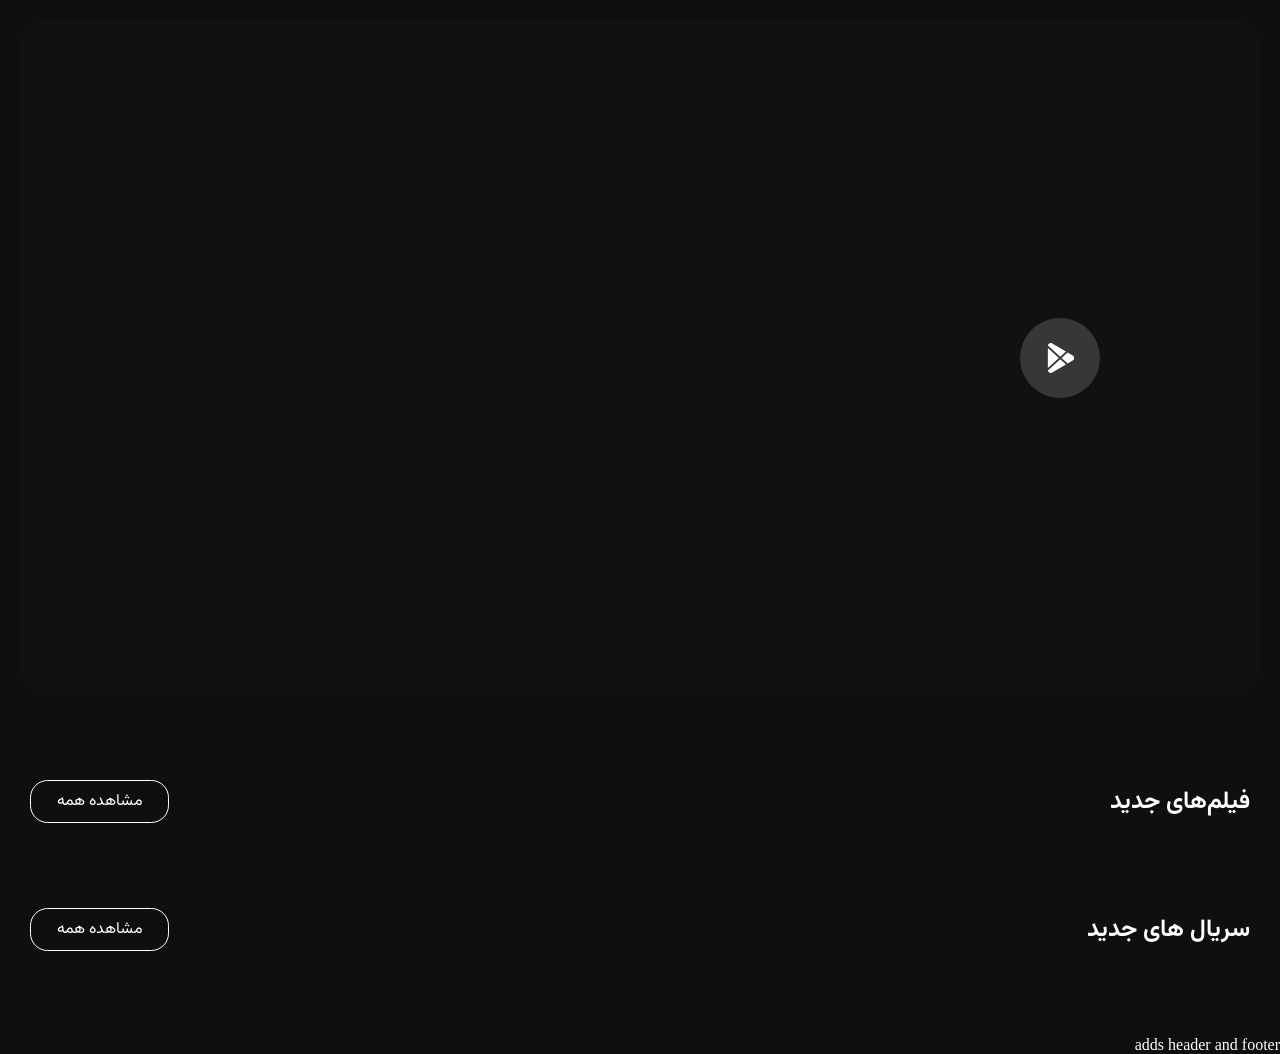
==== index.html @ 61ea47dd "fixing links" ====
<!DOCTYPE html>
<html lang="fa" dir="rtl">
<head>
<meta charset="UTF-8">
<title>Seenema</title>
<meta name="viewport" content="width=device-width, initial-scale=1">

<link rel="stylesheet" href="https://cdn.jsdelivr.net/npm/bootstrap-icons@1.11.3/font/bootstrap-icons.css">
<link href="https://fonts.googleapis.com/css2?family=Vazirmatn:wght@300;400;500&display=swap" rel="stylesheet">
<link href="https://cdn.jsdelivr.net/npm/@splidejs/splide@4.1.4/dist/css/splide.min.css" rel="stylesheet">
<link rel="stylesheet" href="Css/index.css">
<link rel="stylesheet" href="Css/header.css">
<link rel="stylesheet" href="Css/footer.css">

</head>
<body>

<!-- HEADER -->
<div id="header-container"></div>

<!-- Featured Title -->
<section class="featured-section">

    <div class="featured-poster" id="featuredPoster">

        <div class="featured-overlay">

            <button id="featuredPlayBtn"></button>
            <svg id="featuredPlayButton" xmlns="http://www.w3.org/2000/svg" width="30" height="30" fill="currentColor" class="bi bi-google-play" viewBox="0 0 16 16"><path d="M14.222 9.374c1.037-.61 1.037-2.137 0-2.748L11.528 5.04 8.32 8l3.207 2.96zm-3.595 2.116L7.583 8.68 1.03 14.73c.201 1.029 1.36 1.61 2.303 1.055zM1 13.396V2.603L6.846 8zM1.03 1.27l6.553 6.05 3.044-2.81L3.333.215C2.39-.341 1.231.24 1.03 1.27"/></svg>
        </div>

            <h1 id="featuredTitle"></h1>

        <div class="featured-content">

            <div class="featured-slider" id="featuredSlider"></div>

        </div>

    </div>

</section>

<!-- MOVIES -->
<section class="content-row">

    <div class="section-header">
        <h2>فیلم‌های جدید</h2>
        <a href="components/list.html?type=movie">مشاهده همه</a>
    </div>

    <div class="splide" id="newMoviesSplide">

        <div class="splide__track">

            <ul class="splide__list" id="newMoviesSlider">
            </ul>

        </div>

    </div>

</section>

<section class="content-row">

    <div class="section-header">
        <h2>سریال های جدید</h2>
        <a href="components/list.html?type=series">مشاهده همه</a>
    </div>

    <div class="splide" id="newSeriesSplide">

        <div class="splide__track">

            <ul class="splide__list" id="newSeriesSlider">
            </ul>

        </div>

    </div>

</section>

<!-- SEARCH -->
<div class="search-box" id="searchBox">
  <input type="text" id="searchInput" placeholder="جستجو..." />
  <div class="search-results" id="searchResults"></div>
</div>

<!-- Footer -->
<div id="footer-container"></div>

<script src="https://cdn.jsdelivr.net/npm/@splidejs/splide@4.1.4/dist/js/splide.min.js"></script>
<script src="Js/auth.js"></script>
<script src="Js/api.js"></script>
<script src="Js/movieLists.js"></script>
<script src="Js/index.js"></script>
<script src="Js/featured.js"></script>
<script src="Js/components.js"></script> adds header and footer

</body>
</html>
---- Css/index.css ----
body{
  margin:0;
  font-family:tahoma;
  background:#111;
  color:#fff;
}

/* HEADER */
*{
  box-sizing: border-box;
  font-family: "Vazirmatn", sans-serif;
}

body {
  margin: 0;
  background: #0f0f0f;
  min-height: 100vh;
  color: white;
}

/* Timer... */
input {
  width: 100%;
  margin: 20px 0;
  padding: 12px;
  border-radius: 10px;
  border: none;
  background: rgba(255, 255, 255, 0.1);
  color: white;
  text-align: center;
}
.timer {
  font-size: 13px;
  color: #bbb;
  margin: 10px 0;
}

.resend-btn {
  background: none;
  border: none;
  color: #ff4d8d;
  cursor: not-allowed;
  font-size: 14px;
  margin-top: 5px;
}

.resend-btn.active {
  cursor: pointer;
  color: #ff0059;
}
input::placeholder {
  color: #bbb;
}

.submit-btn {
  width: 100%;
  padding: 12px;
  border-radius: 10px;
  border: none;
  background: linear-gradient(135deg, #ff0059, #ff4d8d);
  color: white;
  font-size: 15px;
  cursor: pointer;
}

.back {
  margin-top: 12px;
  font-size: 13px;
  color: #ccc;
  cursor: pointer;
}

/* MOVIES GRID */
.movies{
  display:grid;
  grid-template-columns:repeat(auto-fill,minmax(180px,1fr));
  gap:20px;
  padding:30px;
}
.new-movie{
  border:2px solid #e50914;
}

.movie{
  height:260px;
  background-size:cover;
  background-position:center;
  border-radius:15px;
  cursor:pointer;
  display:flex;
  align-items:flex-end;
  padding:12px;
  font-size:14px;
  position:relative;
}

.movie::after{
  content:"";
  position:absolute;
  inset:0;
  background:linear-gradient(to top,rgba(0,0,0,.7),transparent);
  border-radius:15px;
}

.movie span{
  position:relative;
  z-index:2;
  font-weight:bold;
}

/* SEARCH */
.search-box{
  position:fixed;
  inset:0;
  background:rgba(0,0,0,.95);
  padding:20px;
  display:none;
  z-index:200;
}

.search-box input{
  width:100%;
  padding:12px;
  font-size:16px;
  border:none;
  border-radius:8px;
}

.search-results{
  margin-top:15px;
  max-height:300px;
  overflow:auto;
}

.search-item{
  padding:10px;
  border-bottom:1px solid #222;
  cursor:pointer;
}
.search-item:hover{background:#e50914}

/* Featured */
.featured-poster::before{
    content:"";
    position:absolute;
    inset:0;
    background-size: cover;
    background-position: center;
    filter: blur(0px);
    transform: scale(1.02);
}

.featured-poster{
    width:100%;
    height:75vh;
    border-radius:24px;
    position:relative;
    overflow:hidden;
    background: #111;
}

.featured-overlay{
    position:absolute;
    inset:0;

    display:flex;
    align-items:center;

    margin-right: 10rem;
}

#featuredPlayBtn{

    width:80px;
    height:80px;

    display:flex;
    justify-content:center;
    align-items:center;

    border:none;
    border-radius:50%;

    background: white;

    color:white;

    cursor:pointer;

    pointer-events:auto;

    opacity: 0.16;
}

#featuredPlayButton{
  margin-right: -3.5rem;
}

.featured-item{

    width:110px;
    height:160px;

    flex-shrink:0;

    border-radius:12px;

    background-size:cover;
    background-position:center;

    cursor:pointer;

    transition:.25s;
}

.featured-content{
    position:absolute;
    bottom:25px;
    /* right:25px; */
    left:25px;
    z-index:3;
}

#featuredTitle{
    text-align: left;
    margin: 8rem 0 20px 2rem;
    font-size:2rem;
    font-weight:700;
    text-shadow:0 4px 20px rgba(0,0,0,.8);
}

.featured-slider{
    display:flex;
    justify-content: center;
    margin-top:25px;
    /* overflow-x:auto; */
    scrollbar-width:none;
    gap:15px;
}

.featured-slider::-webkit-scrollbar{
    display:none;
}

.featured-item{

    width:130px;
    height:190px;

    flex-shrink:0;

    border-radius:14px;

    background-size:cover;
    background-position:center;

    cursor:pointer;

    transition:.25s;
}

.featured-item.active{

    border:3px solid white;

    transform:translateY(-6px);

    box-shadow:
        0 0 20px rgba(229,9,20,.4);
}

.featured-section{
    padding:20px;
}

/* Movies */
.content-row{
    margin: 65px 0;
}

.section-header{
    display:flex;
    justify-content:space-between;
    align-items:center;

    padding:0 30px;
    margin-bottom:20px;
}

.section-header h2{
    margin:0;
    font-size:1.5rem;
}

.section-header a{
    color: white;
    text-decoration: none;
    border: 0.08rem solid white;
    padding: 0.5rem 1.6rem;
    border-radius: 1.1rem;
}

.movie-slider{

    display:flex;

    gap:16px;

    overflow-x:auto;

    padding:0 30px 10px;

    scroll-behavior:smooth;

    scrollbar-width:none;
}

.movie-slider::-webkit-scrollbar{
    display:none;
}

.slider-card{

    width:200px;

    flex-shrink:0;

    cursor:pointer;

    transition:.25s;
}

.slider-card:hover{
    transform:translateY(-6px);
}

.slider-poster{

    width:95%;
    height:300px;

    border-radius:16px;

    background-size:cover;
    background-position:center;
}

.slider-title{

    margin-top:10px;

    font-size:.95rem;

    text-align:center;
}

@media (max-width:768px){

    .slider-card{

        width:140px;
    }

    .slider-poster{

        height:210px;
    }

    .section-header{

        padding:0 15px;
    }

    .movie-slider{

        padding:0 15px 10px;
    }

}
---- Css/header.css ----
.main-header{
    position:fixed;
    top:0;
    right:0;
    left:0;

    height:80px;

    display:flex;
    justify-content:space-between;
    align-items:center;

    padding:0 40px;

    /* background:
    linear-gradient(
        to bottom,
        rgba(0,0,0,.9),
        rgba(0,0,0,.55)
    ); */

    backdrop-filter:blur(18px);

    z-index:9999;
}

.header-right{
    display:flex;
    align-items:center;
    gap:50px;

    min-width: 0;
}

.logo{
    color:#fff;
    text-decoration:none;

    font-size:30px;
    font-weight:800;

    letter-spacing:3px;

    white-space:nowrap;
    flex-shrink:1;
}

.nav-menu{
    display:flex;
    align-items:center;
    gap:30px;
}

.nav-menu a{
    text-decoration:none;

    color:#bdbdbd;

    font-size:15px;
    font-weight:500;

    transition:.25s;
}

.nav-menu a:hover,
.nav-menu a.active{
    color:#fff;
}

.header-left{
    display:flex;
    align-items:center;
    gap:12px;

    flex-shrink: 0;
}

.header-btn{
    width:46px;
    height:46px;

    border:none;
    border-radius:14px;

    background:rgba(255,255,255,.08);

    color:white;

    cursor:pointer;

    transition:.25s;
}

.header-btn:hover{
    background:rgba(255,255,255,.15);
}

.header-btn i{
    font-size:18px;
}

.login-btn{
    height:46px;

    border:none;

    padding:0 18px;

    border-radius:14px;

    background:#e50914;

    color:white;

    display:flex;
    align-items:center;
    gap:10px;

    cursor:pointer;

    font-weight:600;

    transition:.25s;
}

.login-btn:hover{
    transform:translateY(-2px);
}

.login-btn i{
    font-size:18px;
}

.profile-menu{

    position:relative;

}

#profileBtn{

    background:none;
    border:none;

    cursor:pointer;

    font-size:1.6rem;
    color:white;

}

.profile-dropdown{

    position:absolute;

    top:100%;
    left:0;

    min-width:180px;

    background:#111;

    border-radius:12px;

    overflow:hidden;

    display:none;

    z-index:9999;

    box-shadow:
        0 10px 25px rgba(0,0,0,.4);

}

.profile-dropdown.show{

    display:block;

}

.profile-dropdown a,
.profile-dropdown button{

    width:100%;

    display:block;

    padding:12px 16px;

    text-align:right;

    background:none;

    border:none;

    color:white;

    cursor:pointer;

    text-decoration:none;

}

.profile-dropdown a:hover,
.profile-dropdown button:hover{

    background:#222;

}

/* Tablet */

@media (max-width: 992px){

    .main-header{
        padding:0 20px;
    }

    .logo{
        font-size:24px;
        letter-spacing:2px;
    }

    .nav-menu{
        gap:18px;
    }

    .nav-menu a{
        font-size:14px;
    }

}

/* Mobile */

@media (max-width: 768px){

    .main-header{
        height:70px;
        padding:0 12px;
    }

    .nav-menu{
        display:none;
    }

    .logo{
        font-size:20px;
        letter-spacing:1px;
    }

    .header-left{
        gap:8px;
    }

    .header-btn{
        width:40px;
        height:40px;
    }

    .login-btn{
        width:40px;
        height:40px;

        padding:0;

        justify-content:center;
    }

    .login-btn span{
        display:none;
    }

}

/* Smaller Moblie Screens */

@media (max-width: 420px){

    .logo{
        font-size:17px;
    }

    .header-btn{
        width:36px;
        height:36px;
    }

    .header-btn i,
    .login-btn i{
        font-size:16px;
    }

}
---- Css/footer.css ----
/* ===========================
   FOOTER
=========================== */

.main_footer{
    width:100%;
    margin-top:80px;
}

/* ===========================
   DESKTOP FOOTER
=========================== */

.default_footer{
    display:flex;
    gap:20px;

    padding:30px;

    background:#0b0b0b;

    border-top:1px solid rgba(255,255,255,.08);
}

.find_us{
    flex:1;

    height:120px;

    display:flex;
    justify-content:center;
    align-items:center;
    gap:15px;

    border-radius:18px;

    cursor:pointer;

    transition:.3s;
}

.find_us p{
    margin:0;
    font-size:18px;
    font-weight:500;
}

.find_us i{
    font-size:32px;
}

/* Telegram */

#telegram{
    background:linear-gradient(
        135deg,
        #0088cc,
        #006699
    );
}

#telegram:hover{
    transform:translateY(-4px);
}

/* Instagram */

#instagram{
    background:linear-gradient(
        135deg,
        #833ab4,
        #fd1d1d,
        #fcb045
    );
}

#instagram:hover{
    transform:translateY(-4px);
}

/* ===========================
   MOBILE FOOTER
=========================== */

.mobile_footer{
    display:none;
}

/* ===========================
   MOBILE
=========================== */

@media (max-width:768px){

    .default_footer{
        padding:15px;
        flex-direction:column;
    }

    .find_us{
        width:100%;
        min-height:80px;
    }

    .find_us p{
        font-size:15px;
    }

    .find_us i{
        font-size:24px;
    }

    /* fixed bottom navigation */

    .mobile_footer{

        display:flex;

        position:fixed;

        bottom:0;
        right:0;
        left:0;

        height:65px;

        background:rgba(11,11,11,.95);

        backdrop-filter:blur(16px);

        border-top:1px solid rgba(255,255,255,.08);

        z-index:9999;
    }

    .footer_icon{

        flex:1;

        display:flex;

        flex-direction:column;

        justify-content:center;
        align-items:center;

        gap:4px;

        cursor:pointer;

        transition:.2s;

        color:#bdbdbd;
    }

    .footer_icon:hover{
        color:white;
    }

    .footer_icon i{
        font-size:18px;
    }

    .footer_icon p{
        margin:0;
        font-size:11px;
    }

    /* Prevent content from hiding
       behind fixed footer */

    body{
        padding-bottom:80px;
    }
}
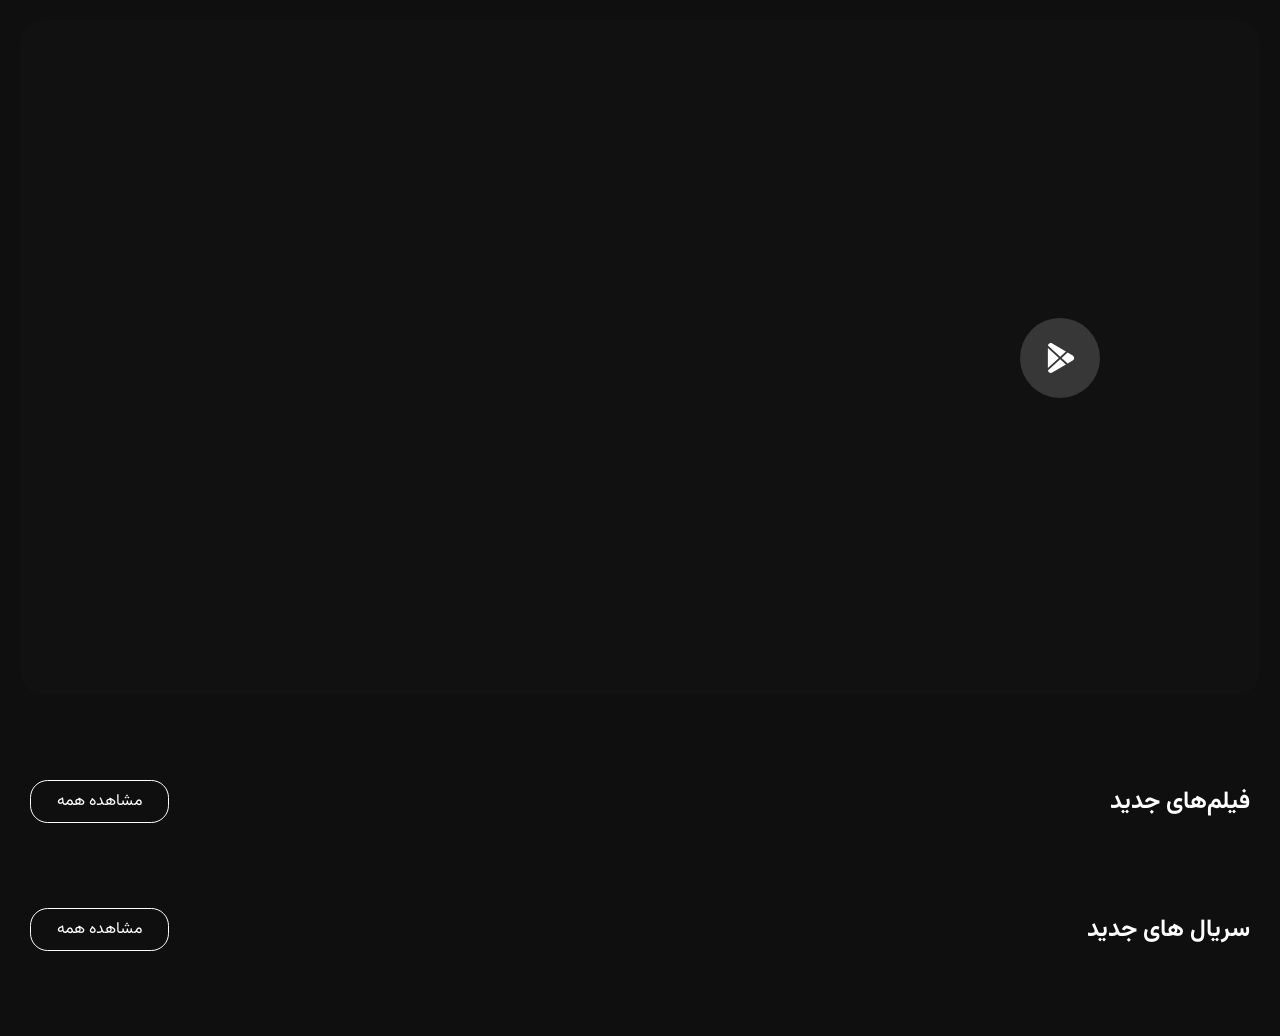
==== commit 73c5f30c: "added register, sign in, profile pages" ====
--- a/index.html
+++ b/index.html
@@ -97,7 +97,7 @@
 <script src="Js/movieLists.js"></script>
 <script src="Js/index.js"></script>
 <script src="Js/featured.js"></script>
-<script src="Js/components.js"></script> adds header and footer
+<script src="Js/components.js"></script> 
 
 </body>
 </html>
--- a/Css/header.css
+++ b/Css/header.css
@@ -82,7 +82,7 @@
     border:none;
     border-radius:14px;
 
-    background:rgba(255,255,255,.08);
+    background:transparent;
 
     color:white;
 
@@ -292,4 +292,116 @@
         font-size:16px;
     }
 
+}
+
+.notification-wrapper{
+    position:relative;
+}
+
+#notificationBtn{
+    background:none;
+    border:none;
+    color:white;
+    cursor:pointer;
+    font-size:1.2rem;
+    position:relative;
+}
+
+#notificationBadge{
+
+    position:absolute;
+
+    top:-6px;
+    right:-6px;
+
+    min-width:18px;
+    height:18px;
+
+    border-radius:50%;
+
+    background:#e50914;
+
+    display:flex;
+    justify-content:center;
+    align-items:center;
+
+    font-size:.7rem;
+}
+
+.notification-dropdown{
+
+    position:absolute;
+
+    top:120%;
+    left:500%;
+    transform:translateX(-50%);
+
+    width:300px;
+
+    background:#111;
+
+    border-radius:12px;
+
+    display:none;
+
+    z-index:1000;
+
+    overflow:hidden;
+}
+
+.notification-dropdown.show{
+    display:block;
+}
+
+.notification-item{
+
+    padding:12px;
+
+    border-bottom:
+        1px solid rgba(255,255,255,.08);
+}
+
+.notification-item.unread{
+    background:
+        rgba(229,9,20,.08);
+}
+
+.notification-item p{
+    margin:5px 0;
+    font-size:.85rem;
+}
+
+.notification-item small{
+    opacity:.6;
+}
+
+.notification-empty{
+    padding:20px;
+    text-align:center;
+}
+
+.remove-notification {
+
+    margin-top: 8px;
+
+    padding: 6px 10px;
+
+    border: none;
+    border-radius: 6px;
+
+    background: #e50914;
+
+    color: white;
+
+    cursor: pointer;
+
+    font-size: .8rem;
+
+    transition: .2s;
+}
+
+.remove-notification:hover {
+
+    background: #ff1b2d;
+
 }
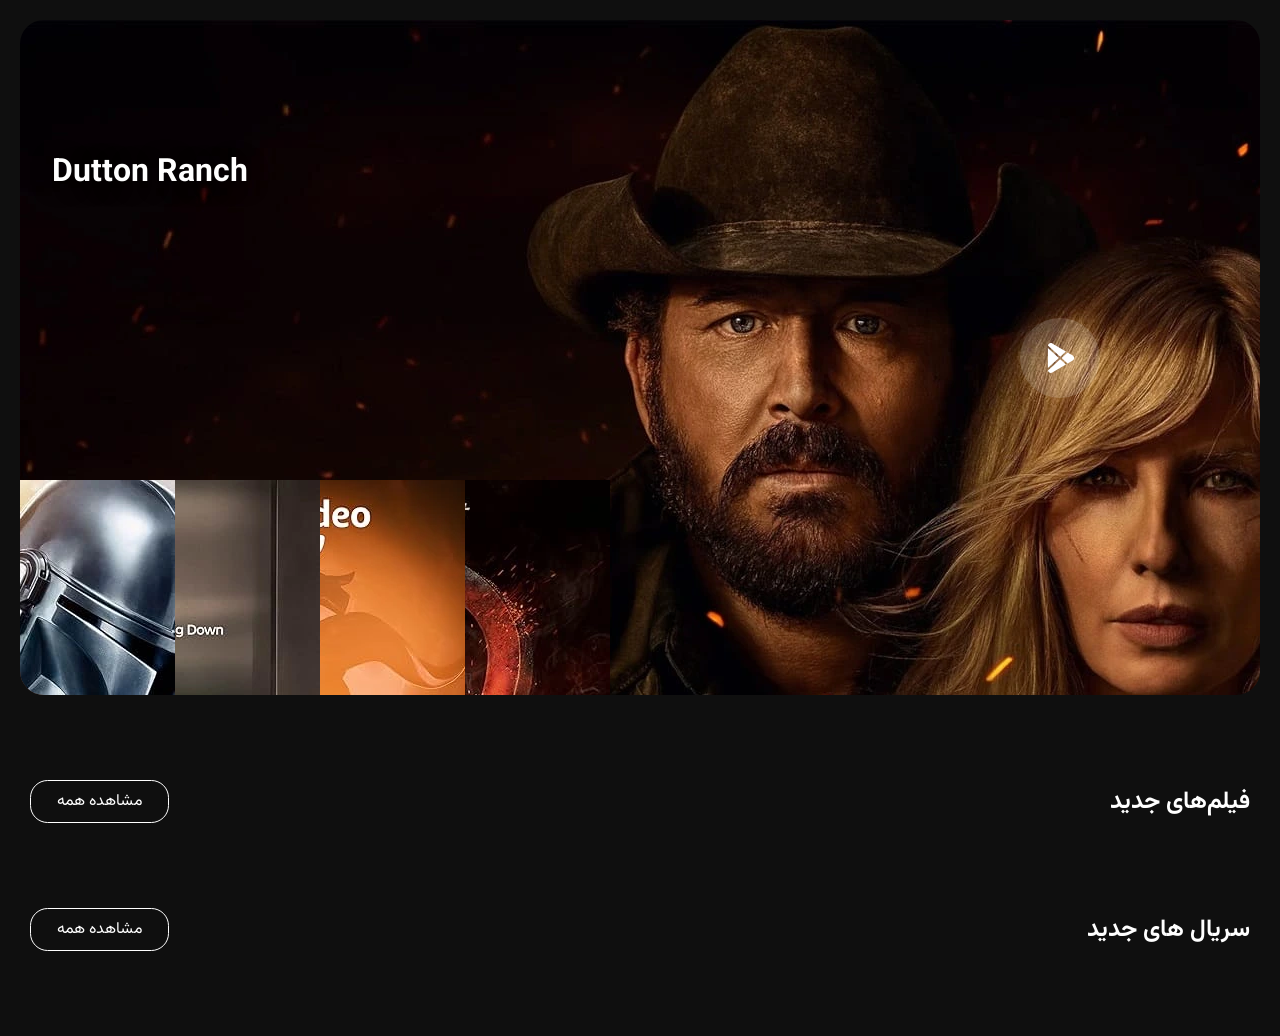
==== commit 9fcea94f: "fixed featured page" ====
--- a/index.html
+++ b/index.html
@@ -82,17 +82,12 @@
 
 </section>
 
-<!-- SEARCH -->
-<div class="search-box" id="searchBox">
-  <input type="text" id="searchInput" placeholder="جستجو..." />
-  <div class="search-results" id="searchResults"></div>
-</div>
-
 <!-- Footer -->
 <div id="footer-container"></div>
 
 <script src="https://cdn.jsdelivr.net/npm/@splidejs/splide@4.1.4/dist/js/splide.min.js"></script>
 <script src="Js/auth.js"></script>
+<script src="Js/search.js"></script>
 <script src="Js/api.js"></script>
 <script src="Js/movieLists.js"></script>
 <script src="Js/index.js"></script>
--- a/Css/index.css
+++ b/Css/index.css
@@ -108,37 +108,6 @@
   font-weight:bold;
 }
 
-/* SEARCH */
-.search-box{
-  position:fixed;
-  inset:0;
-  background:rgba(0,0,0,.95);
-  padding:20px;
-  display:none;
-  z-index:200;
-}
-
-.search-box input{
-  width:100%;
-  padding:12px;
-  font-size:16px;
-  border:none;
-  border-radius:8px;
-}
-
-.search-results{
-  margin-top:15px;
-  max-height:300px;
-  overflow:auto;
-}
-
-.search-item{
-  padding:10px;
-  border-bottom:1px solid #222;
-  cursor:pointer;
-}
-.search-item:hover{background:#e50914}
-
 /* Featured */
 .featured-poster::before{
     content:"";
--- a/Css/header.css
+++ b/Css/header.css
@@ -404,4 +404,172 @@
 
     background: #ff1b2d;
 
+}
+
+.search-item {
+
+    display: flex;
+
+    align-items: center;
+
+    gap: 12px;
+
+    padding: 10px;
+
+    cursor: pointer;
+
+    transition: .2s;
+}
+
+.search-item:hover {
+
+    background:
+        rgba(255,255,255,.05);
+
+}
+
+.search-poster {
+
+    width: 60px;
+
+    height: 90px;
+
+    object-fit: cover;
+
+    border-radius: 8px;
+
+    flex-shrink: 0;
+
+}
+
+.search-info {
+
+    display: flex;
+
+    flex-direction: column;
+
+    gap: 4px;
+
+}
+
+.search-title {
+
+    color: white;
+
+    font-weight: 600;
+
+}
+
+.search-type {
+
+    color: #999;
+
+    font-size: .85rem;
+
+}
+
+/* =========================
+   SEARCH MODAL FIX (IMPORTANT)
+========================= */
+
+.search-modal {
+
+    position: fixed;
+
+    inset: 0;
+
+    background: rgba(0,0,0,.85);
+
+    display: none;
+
+    justify-content: center;
+
+    align-items: flex-start;
+
+    padding-top: 100px;
+
+    z-index: 99999;
+}
+
+.search-modal.show {
+    display: flex;
+    height: 200vh;
+}
+
+.search-box {
+
+    width: min(700px, 95vw);
+
+    background: #111;
+
+    border-radius: 16px;
+
+    overflow: hidden;
+}
+
+/* header inside search box */
+.search-header {
+
+    display: flex;
+
+    align-items: center;
+
+    background: #1a1a1a;
+}
+
+/* input fix */
+#searchInput {
+
+    flex: 1;
+
+    padding: 16px;
+
+    border: none;
+
+    outline: none;
+
+    background: transparent;
+
+    color: white;
+
+    font-size: 1rem;
+}
+
+/* close button fix */
+.bi-x-lg::before{
+        content: "\f659";
+    border: 0.12rem solid white;
+    border-radius: 50%;
+    padding: 0.5rem;
+}
+
+#closeSearchBtn {
+
+    width: 56px;
+    height: 56px;
+    
+    border: none;
+    padding-left: 2rem;
+    
+    background: transparent;
+    color: white;
+    
+    cursor: pointer;
+    
+    font-size: 18px;
+    
+    position: absolute;
+    left: 0;
+}
+
+#closeSearchBtn:hover {
+    background: rgba(255,255,255,.08);
+}
+
+/* results container */
+#searchResults {
+
+    max-height: 60vh;
+
+    overflow-y: auto;
 }
--- a/Css/footer.css
+++ b/Css/footer.css
@@ -112,7 +112,7 @@
 
     /* fixed bottom navigation */
 
-    .mobile_footer{
+    /* .mobile_footer{
 
         display:flex;
 
@@ -131,7 +131,7 @@
         border-top:1px solid rgba(255,255,255,.08);
 
         z-index:9999;
-    }
+    } */
 
     .footer_icon{
 
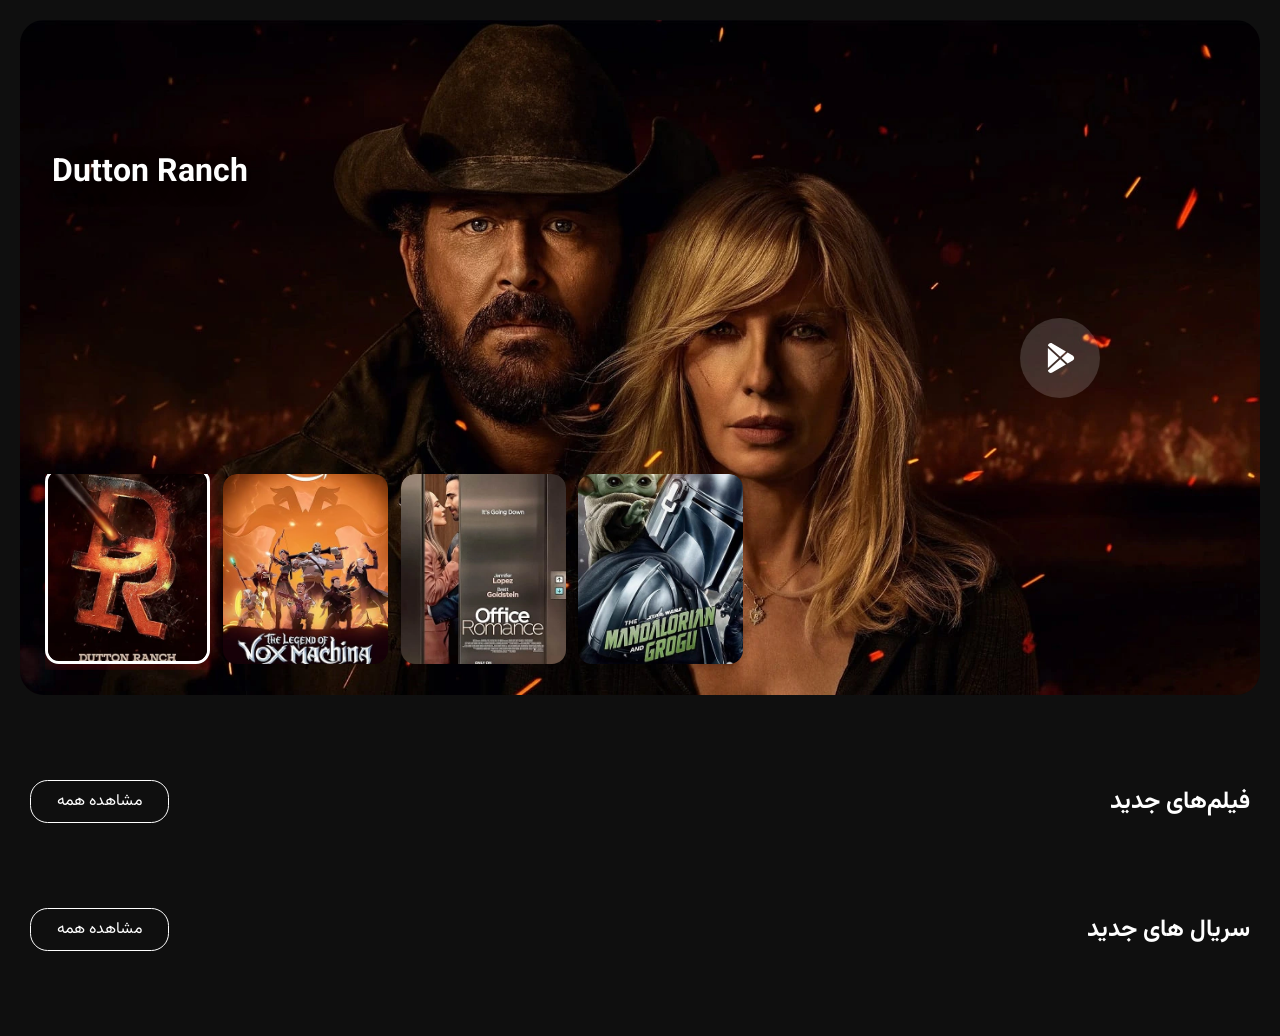
==== commit a4ebbe1c: "final touch on featured section" ====
--- a/index.html
+++ b/index.html
@@ -31,11 +31,16 @@
 
             <h1 id="featuredTitle"></h1>
 
-        <div class="featured-content">
+    <div class="splide" id="featured-content">
 
-            <div class="featured-slider" id="featuredSlider"></div>
+        <div class="splide__track">
+
+            <ul class="splide__list" id="featuredSlider">
+            </ul>
 
         </div>
+
+    </div>
 
     </div>
 
--- a/Css/index.css
+++ b/Css/index.css
@@ -182,12 +182,21 @@
     transition:.25s;
 }
 
-.featured-content{
+#fuck > img{
+    width: 100%;
+    height: 100%;
+}
+
+#featured-content{
     position:absolute;
     bottom:25px;
     /* right:25px; */
     left:25px;
     z-index:3;
+}
+
+#featured-content > .splide__arrows {
+    display: none;
 }
 
 #featuredTitle{
@@ -346,3 +355,260 @@
     }
 
 }
+
+/* Add these styles to your featured.css */
+
+#featuredSlider {
+    list-style: none;
+    padding: 0;
+    margin: 0;
+}
+
+#featuredSlider .splide__slide {
+    cursor: pointer;
+    transition: transform 0.25s ease, border 0.25s ease;
+    border-radius: 14px;
+    overflow: hidden;
+    position: relative;
+}
+
+#featuredSlider .splide__slide:hover {
+    transform: translateY(-6px);
+}
+
+#featuredSlider .splide__slide.active {
+    border: 3px solid white;
+    transform: translateY(-6px);
+    box-shadow: 0 0 20px rgba(229, 9, 20, 0.4);
+}
+
+#featuredSlider .splide__slide img {
+    width: 100%;
+    height: 100%;
+    object-fit: cover;
+    display: block;
+}
+
+/* Style Splide arrows */
+.splide__arrow {
+    background: rgba(0, 0, 0, 0.5);
+    opacity: 0.7;
+    width: 40px;
+    height: 40px;
+}
+
+.splide__arrow:hover {
+    background: rgba(0, 0, 0, 0.8);
+    opacity: 1;
+}
+
+.splide__arrow svg {
+    fill: white;
+}
+
+/* Make sure featured content is positioned correctly */
+#featured-content {
+    position: absolute;
+    bottom: 25px;
+    left: 25px;
+    right: 25px;
+    z-index: 3;
+}
+
+/* Responsive adjustments */
+@media (max-width: 768px) {
+    #featured-content {
+        bottom: 15px;
+        left: 15px;
+        right: 15px;
+    }
+    
+    .splide__arrow {
+        width: 30px;
+        height: 30px;
+    }
+}
+
+/* Fix for featured poster background */
+.featured-poster {
+    width: 100%;
+    height: 75vh;
+    border-radius: 24px;
+    position: relative;
+    overflow: hidden;
+    background-size: cover;
+    background-position: center;
+    background-repeat: no-repeat;
+}
+
+#featuredTitle {
+    text-align: left;
+    margin: 8rem 0 20px 2rem;
+    font-size: 2rem;
+    font-weight: 700;
+    text-shadow: 0 4px 20px rgba(0, 0, 0, 0.8);
+    position: relative;
+    z-index: 2;
+}
+
+/* Add these styles to your featured.css - replace the existing .slider-card styles */
+
+/* Default slider-card styles for movie sections */
+.slider-card {
+    width: 200px;
+    flex-shrink: 0;
+    cursor: pointer;
+    transition: .25s;
+}
+
+/* Featured slider specific card sizes */
+#featuredSlider .slider-card {
+    width: 130px;  /* Smaller width for featured slider */
+    height: 190px; /* Fixed height for consistency */
+}
+
+/* Make images fill the cards properly */
+#featuredSlider .slider-card img {
+    width: 100%;
+    height: 100%;
+    object-fit: cover;
+    border-radius: 14px;
+}
+
+/* Responsive sizes for featured slider */
+@media (max-width: 1200px) {
+    #featuredSlider .slider-card {
+        width: 120px;
+        height: 175px;
+    }
+}
+
+@media (max-width: 992px) {
+    #featuredSlider .slider-card {
+        width: 110px;
+        height: 160px;
+    }
+}
+
+@media (max-width: 768px) {
+    #featuredSlider .slider-card {
+        width: 100px;
+        height: 145px;
+    }
+}
+
+@media (max-width: 480px) {
+    #featuredSlider .slider-card {
+        width: 85px;
+        height: 125px;
+    }
+}
+
+/* Keep original slider-card styles for movie sections */
+.content-row .slider-card {
+    width: 200px;
+}
+
+@media (max-width: 768px) {
+    .content-row .slider-card {
+        width: 140px;
+    }
+}
+
+/* Featured slider specific styles */
+.featured-slide {
+    cursor: pointer;
+    transition: transform 0.25s ease, border 0.25s ease;
+    border-radius: 14px;
+    overflow: hidden;
+    position: relative;
+    width: 130px;  /* Fixed width */
+    flex-shrink: 0;
+}
+
+.featured-card {
+    width: 100%;
+    height: 190px;  /* Fixed height */
+    display: block;
+}
+
+.featured-card img {
+    width: 100%;
+    height: 100%;
+    object-fit: cover;
+    display: block;
+    border-radius: 14px;
+}
+
+.featured-slide:hover {
+    transform: translateY(-6px);
+}
+
+.featured-slide.active {
+    border: 3px solid white;
+    transform: translateY(-6px);
+    box-shadow: 0 0 20px rgba(229, 9, 20, 0.4);
+}
+
+.featured-slide.active .featured-card img {
+    border-radius: 11px;  /* Slightly smaller radius to account for border */
+}
+
+/* Responsive sizes for featured slides */
+@media (max-width: 1200px) {
+    .featured-slide {
+        width: 115px;
+    }
+    .featured-card {
+        height: 230px;
+    }
+}
+
+@media (max-width: 992px) {
+    .featured-slide {
+        width: 105px;
+    }
+    .featured-card {
+        height: 155px;
+    }
+}
+
+@media (max-width: 768px) {
+    .featured-slide {
+        width: 95px;
+    }
+    .featured-card {
+        height: 140px;
+    }
+}
+
+@media (max-width: 576px) {
+    .featured-slide {
+        width: 85px;
+    }
+    .featured-card {
+        height: 125px;
+    }
+}
+
+@media (max-width: 480px) {
+    .featured-slide {
+        width: 75px;
+    }
+    .featured-card {
+        height: 250px;
+    }
+}
+
+/* Remove any conflicting styles */
+#featuredSlider {
+    list-style: none;
+    padding: 0;
+    margin: 0;
+    direction: ltr;
+}
+
+#featuredSlider .splide__slide {
+    max-width: 165px;
+    width: auto;
+}
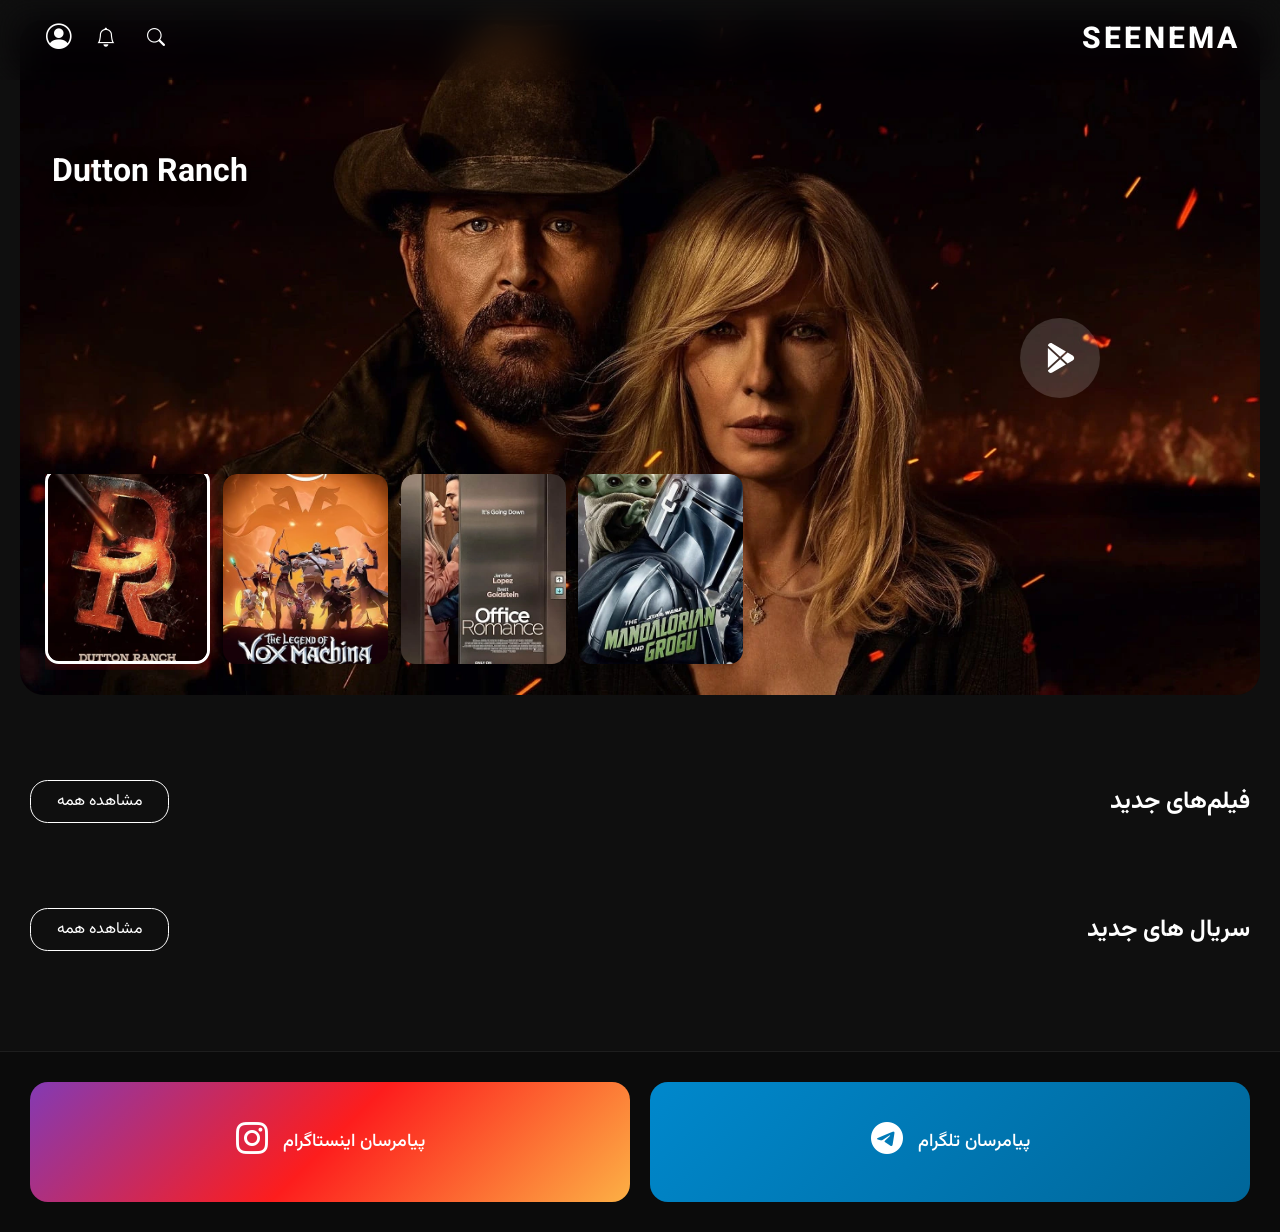
==== commit 354696e2: "fixing more case sensitive problems..." ====
--- a/index.html
+++ b/index.html
@@ -51,7 +51,7 @@
 
     <div class="section-header">
         <h2>فیلم‌های جدید</h2>
-        <a href="components/list.html?type=movie">مشاهده همه</a>
+        <a href="Components/list.html?type=movie">مشاهده همه</a>
     </div>
 
     <div class="splide" id="newMoviesSplide">
@@ -71,7 +71,7 @@
 
     <div class="section-header">
         <h2>سریال های جدید</h2>
-        <a href="components/list.html?type=series">مشاهده همه</a>
+        <a href="Components/list.html?type=series">مشاهده همه</a>
     </div>
 
     <div class="splide" id="newSeriesSplide">
